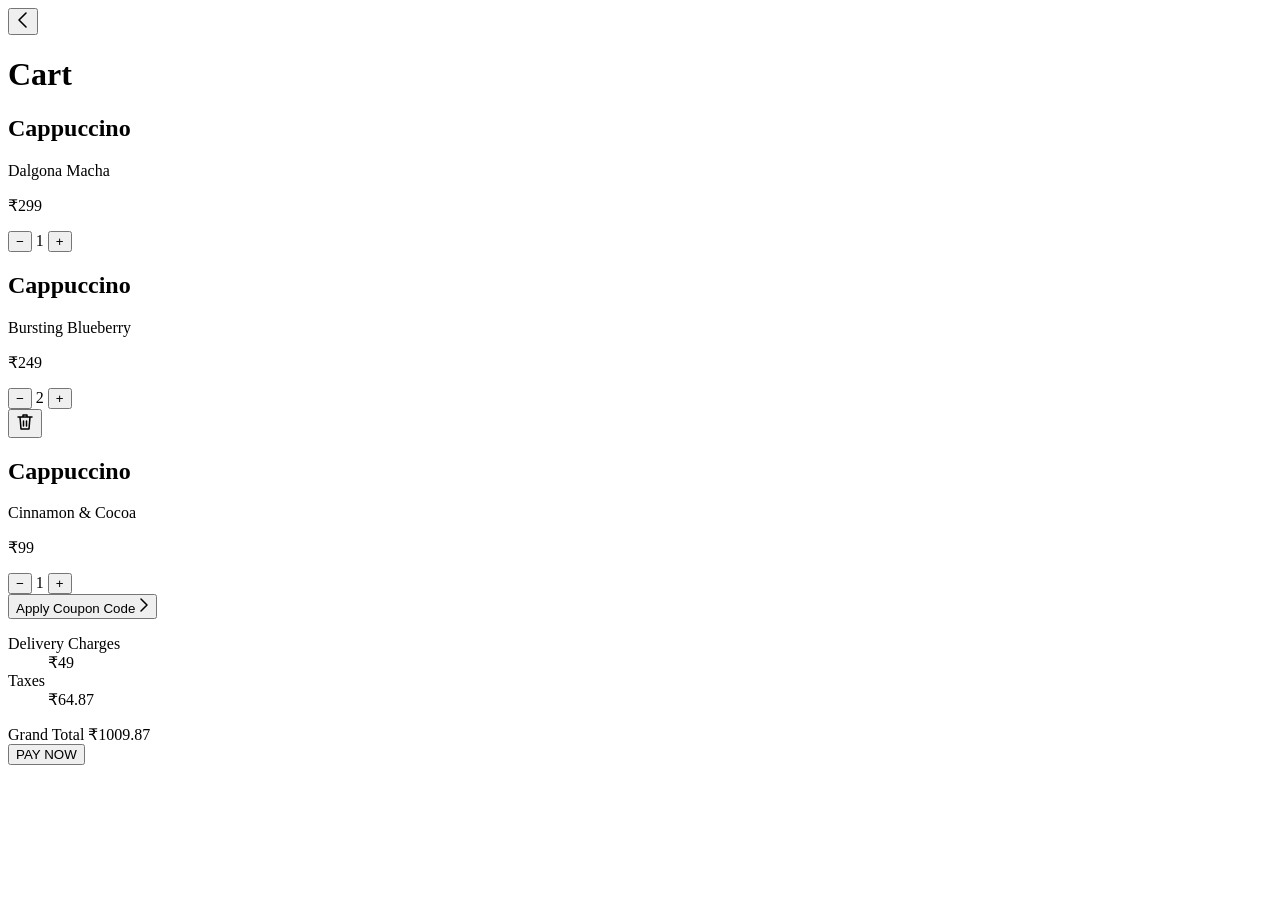
==== index.html @ 76053150 "Add cafe HTML and images" ====
<!DOCTYPE html>
<html lang="en">
<head>
  <meta charset="UTF-8">
  <meta name="viewport" content="width=device-width, initial-scale=1">
  <title>Cart</title>
  <link rel="preconnect" href="https://fonts.googleapis.com">
  <link rel="preconnect" href="https://fonts.gstatic.com" crossorigin>
  <link href="https://fonts.googleapis.com/css2?family=Cormorant+Garamond:wght@500;600&family=Nunito:wght@600;700;800&display=swap" rel="stylesheet">
  <link rel="stylesheet" href="style.css">
</head>
<body>

  <main class="screen">

    <header class="topbar">
      <button class="back" aria-label="Go back">
        <svg width="14" height="18" viewBox="0 0 14 18" fill="none" stroke="currentColor" stroke-width="1.6" stroke-linecap="round" stroke-linejoin="round">
          <path d="M10 2 3 9l7 7"/>
        </svg>
      </button>
      <h1 class="title">Cart</h1>
    </header>

    <section class="items">

      <!-- Item 1 -->
      <article class="item">
        <div class="thumb thumb--matcha"></div>
        <div class="info">
          <h2 class="name">Cappuccino</h2>
          <p class="flavour">Dalgona Macha</p>
          <p class="price">₹299</p>
        </div>
        <div class="qty">
          <button class="qty-btn" aria-label="Decrease quantity">−</button>
          <span class="qty-num">1</span>
          <button class="qty-btn" aria-label="Increase quantity">+</button>
        </div>
      </article>

      <!-- Item 2 (swiped to reveal delete) -->
      <div class="swipe-row">
        <article class="item item--swiped">
          <div class="thumb thumb--blueberry"></div>
          <div class="info">
            <h2 class="name">Cappuccino</h2>
            <p class="flavour">Bursting Blueberry</p>
            <p class="price">₹249</p>
          </div>
          <div class="qty">
            <button class="qty-btn" aria-label="Decrease quantity">−</button>
            <span class="qty-num">2</span>
            <button class="qty-btn" aria-label="Increase quantity">+</button>
          </div>
        </article>
        <button class="delete" aria-label="Remove item">
          <svg width="18" height="20" viewBox="0 0 18 20" fill="none" stroke="currentColor" stroke-width="1.5" stroke-linecap="round" stroke-linejoin="round">
            <path d="M2 5h14M7 5V3h4v2M4 5l1 12h8l1-12M7.5 9v5M10.5 9v5"/>
          </svg>
        </button>
      </div>

      
      <article class="item">
        <div class="thumb thumb--cocoa"></div>
        <div class="info">
          <h2 class="name">Cappuccino</h2>
          <p class="flavour">Cinnamon &amp; Cocoa</p>
          <p class="price">₹99</p>
        </div>
        <div class="qty">
          <button class="qty-btn" aria-label="Decrease quantity">−</button>
          <span class="qty-num">1</span>
          <button class="qty-btn" aria-label="Increase quantity">+</button>
        </div>
      </article>

    </section>

    <section class="summary">

      <button class="coupon">
        <span>Apply Coupon Code</span>
        <svg width="10" height="16" viewBox="0 0 10 16" fill="none" stroke="currentColor" stroke-width="1.5" stroke-linecap="round" stroke-linejoin="round">
          <path d="m2 2 6 6-6 6"/>
        </svg>
      </button>

      <dl class="charges">
        <div class="row">
          <dt>Delivery Charges</dt>
          <dd>₹49</dd>
        </div>
        <div class="row">
          <dt>Taxes</dt>
          <dd>₹64.87</dd>
        </div>
      </dl>

      <div class="total">
        <span class="total-label">Grand Total</span>
        <span class="total-amount">₹1009.87</span>
      </div>

      <button class="pay">PAY NOW</button>

    </section>

  </main>

</body>
</html>
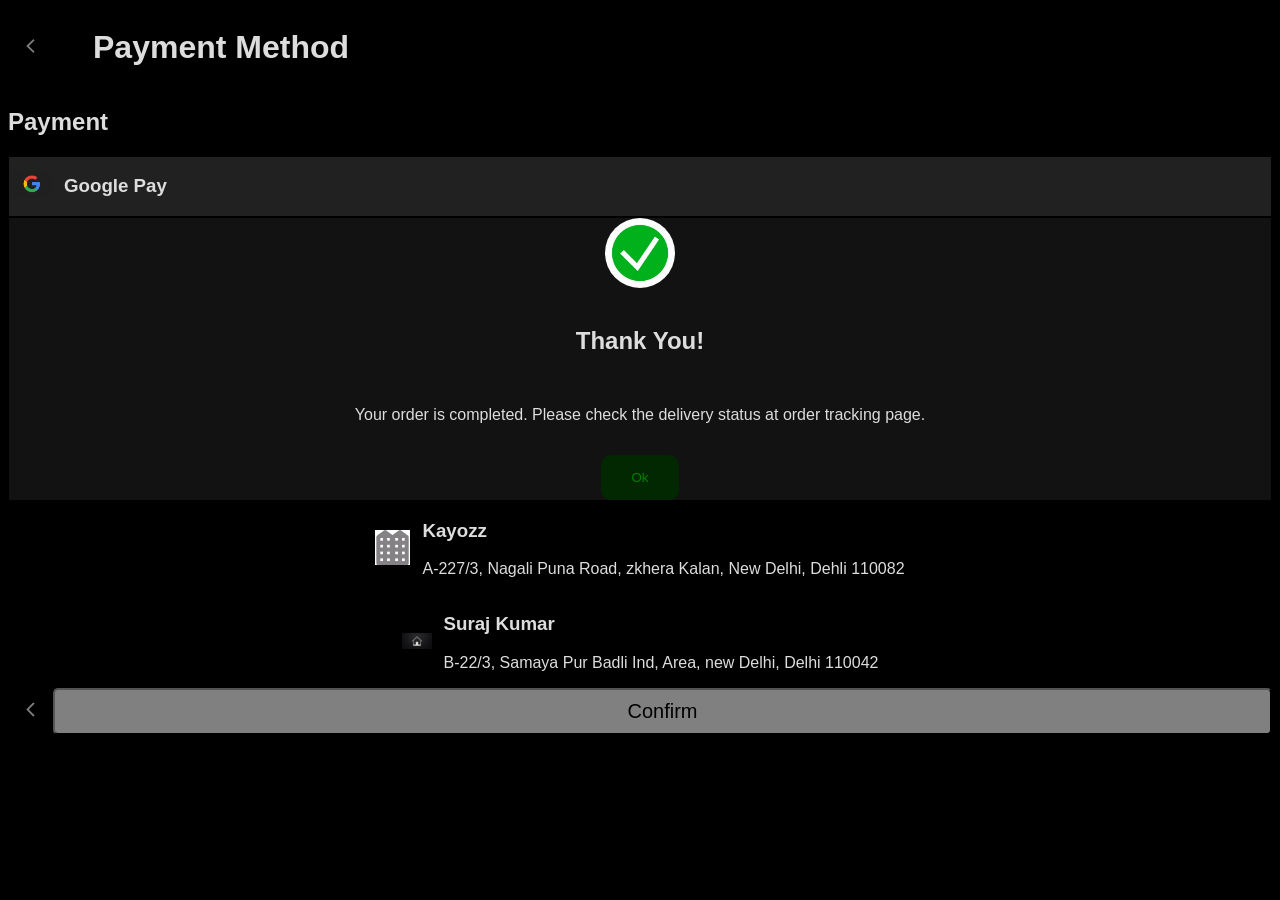
==== commit 333987c7: "Payment Page Structure" ====
--- a/index.html
+++ b/index.html
@@ -1,113 +1,52 @@
 <!DOCTYPE html>
 <html lang="en">
 <head>
-  <meta charset="UTF-8">
-  <meta name="viewport" content="width=device-width, initial-scale=1">
-  <title>Cart</title>
-  <link rel="preconnect" href="https://fonts.googleapis.com">
-  <link rel="preconnect" href="https://fonts.gstatic.com" crossorigin>
-  <link href="https://fonts.googleapis.com/css2?family=Cormorant+Garamond:wght@500;600&family=Nunito:wght@600;700;800&display=swap" rel="stylesheet">
-  <link rel="stylesheet" href="style.css">
+    <meta charset="UTF-8">
+    <meta name="viewport" content="width=device-width, initial-scale=1.0">
+    <title>PaymentPage</title>
+    <link rel="stylesheet" href="style.css">
 </head>
 <body>
 
-  <main class="screen">
-
-    <header class="topbar">
-      <button class="back" aria-label="Go back">
-        <svg width="14" height="18" viewBox="0 0 14 18" fill="none" stroke="currentColor" stroke-width="1.6" stroke-linecap="round" stroke-linejoin="round">
-          <path d="M10 2 3 9l7 7"/>
-        </svg>
-      </button>
-      <h1 class="title">Cart</h1>
-    </header>
-
-    <section class="items">
-
-      <!-- Item 1 -->
-      <article class="item">
-        <div class="thumb thumb--matcha"></div>
-        <div class="info">
-          <h2 class="name">Cappuccino</h2>
-          <p class="flavour">Dalgona Macha</p>
-          <p class="price">₹299</p>
+    <div class="conatiner">
+        <div class="heading">
+            <a href=""><img src="backIcon.jpg" alt="backicon" height="30px" width="45px"></a>
+            <h1>Payment Method</h1>
         </div>
-        <div class="qty">
-          <button class="qty-btn" aria-label="Decrease quantity">−</button>
-          <span class="qty-num">1</span>
-          <button class="qty-btn" aria-label="Increase quantity">+</button>
+        <div class="h2container">
+            <h2>Payment</h2>
         </div>
-      </article>
-
-      <!-- Item 2 (swiped to reveal delete) -->
-      <div class="swipe-row">
-        <article class="item item--swiped">
-          <div class="thumb thumb--blueberry"></div>
-          <div class="info">
-            <h2 class="name">Cappuccino</h2>
-            <p class="flavour">Bursting Blueberry</p>
-            <p class="price">₹249</p>
-          </div>
-          <div class="qty">
-            <button class="qty-btn" aria-label="Decrease quantity">−</button>
-            <span class="qty-num">2</span>
-            <button class="qty-btn" aria-label="Increase quantity">+</button>
-          </div>
-        </article>
-        <button class="delete" aria-label="Remove item">
-          <svg width="18" height="20" viewBox="0 0 18 20" fill="none" stroke="currentColor" stroke-width="1.5" stroke-linecap="round" stroke-linejoin="round">
-            <path d="M2 5h14M7 5V3h4v2M4 5l1 12h8l1-12M7.5 9v5M10.5 9v5"/>
-          </svg>
-        </button>
-      </div>
-
-      
-      <article class="item">
-        <div class="thumb thumb--cocoa"></div>
-        <div class="info">
-          <h2 class="name">Cappuccino</h2>
-          <p class="flavour">Cinnamon &amp; Cocoa</p>
-          <p class="price">₹99</p>
+        <div class="googlePay">
+            <a href="index.html"><img src="googleIcon.jpg" alt="google icon" height="30px" width="45px"></a>
+            <h3>Google Pay</h3>
         </div>
-        <div class="qty">
-          <button class="qty-btn" aria-label="Decrease quantity">−</button>
-          <span class="qty-num">1</span>
-          <button class="qty-btn" aria-label="Increase quantity">+</button>
+        <div class="confirmation">
+            <a href="index.html"><img src="tickIcon.webp" alt="" height="80px" width="70px"></a>  
+            <h2>Thank You!</h2>
+            <p>Your order is completed. Please check the delivery status at order tracking page.</p>
+            <button>Ok</button>       
         </div>
-      </article>
-
-    </section>
-
-    <section class="summary">
-
-      <button class="coupon">
-        <span>Apply Coupon Code</span>
-        <svg width="10" height="16" viewBox="0 0 10 16" fill="none" stroke="currentColor" stroke-width="1.5" stroke-linecap="round" stroke-linejoin="round">
-          <path d="m2 2 6 6-6 6"/>
-        </svg>
-      </button>
-
-      <dl class="charges">
-        <div class="row">
-          <dt>Delivery Charges</dt>
-          <dd>₹49</dd>
+        <div class="address">
+            <div class="adress-item">
+                <img src="flatsIcon.webp" alt="flatsIcon" height="46px" width="35px">
+                <div class="textContainer">
+                    <h3>Kayozz</h3>
+                    <p>A-227/3, Nagali Puna Road, zkhera Kalan, New Delhi, Dehli 110082</p>
+                </div>
+            </div>
+            <div class="adress-item">
+                <img src="homeIcon.jpg" alt="homeIcon" height="50px" width="30px">
+                <div class="textContainer">
+                    <h3>Suraj Kumar</h3>
+                    <p>B-22/3, Samaya Pur Badli Ind, Area, new Delhi, Delhi 110042</p>
+                </div>
+            </div>            
         </div>
-        <div class="row">
-          <dt>Taxes</dt>
-          <dd>₹64.87</dd>
+        <div class="comfirm-bar">
+            <a href=""><img src="backIcon.jpg" alt="backicon" height="30px" width="45px"></a>
+            <button>Confirm</button>
         </div>
-      </dl>
-
-      <div class="total">
-        <span class="total-label">Grand Total</span>
-        <span class="total-amount">₹1009.87</span>
-      </div>
-
-      <button class="pay">PAY NOW</button>
-
-    </section>
-
-  </main>
-
+    </div>
+    
 </body>
-</html>
+</html>
--- a/style.css
+++ b/style.css
@@ -0,0 +1,81 @@
+*{
+    height: fit-content;
+}
+body{
+    background-color: black;
+    color: rgb(222, 221, 221);
+    font-family: 'Segoe UI', Tahoma, Geneva, Verdana, sans-serif;
+}
+.heading{
+    display: flex;
+    align-items: center;
+    gap: 40px;
+}
+.heading img{
+
+    border-radius: 45px;
+}
+.h2container{
+    margin-top: 0;
+}
+.googlePay{
+    display: flex;
+    align-items: center;
+    gap: 10px;
+    border: 1px solid black;
+    background-color: rgb(34, 33, 33);
+}
+.confirmation{
+    display: flex;
+    flex-direction: column;
+    align-items: center;
+    text-align: center;
+    gap: 15px;
+    border: 1px solid black;
+    background-color: rgb(18, 18, 18);
+}
+.confirmation img{
+    border-radius: 45px;
+}
+.confirmation button{
+    padding-top: 15px;
+    padding-bottom: 15px;
+    padding-left: 30px;
+    padding-right: 30px;
+    background-color: rgb(1, 40, 1);
+    color: green;
+    border: none;
+    border-radius: 10px;
+}
+.adress-item img{
+    top: 0;
+    margin-top: 0;
+}
+.adress-item{
+    display: flex;
+    justify-content: center;
+    align-items: center;
+    gap: 12px;
+}
+.textContainer{
+    
+}
+.comfirm-bar{
+    display: flex;
+    align-items: center;
+}
+.comfirm-bar img{
+
+}
+.comfirm-bar button{
+    padding-top: 10px;
+    padding-bottom: 10px;
+    padding-left: 35px;
+    padding-right: 35px;
+
+    width: 100%;
+    font-size: 20px;
+    background-color: gray;
+    border-radius: 5px;
+
+}
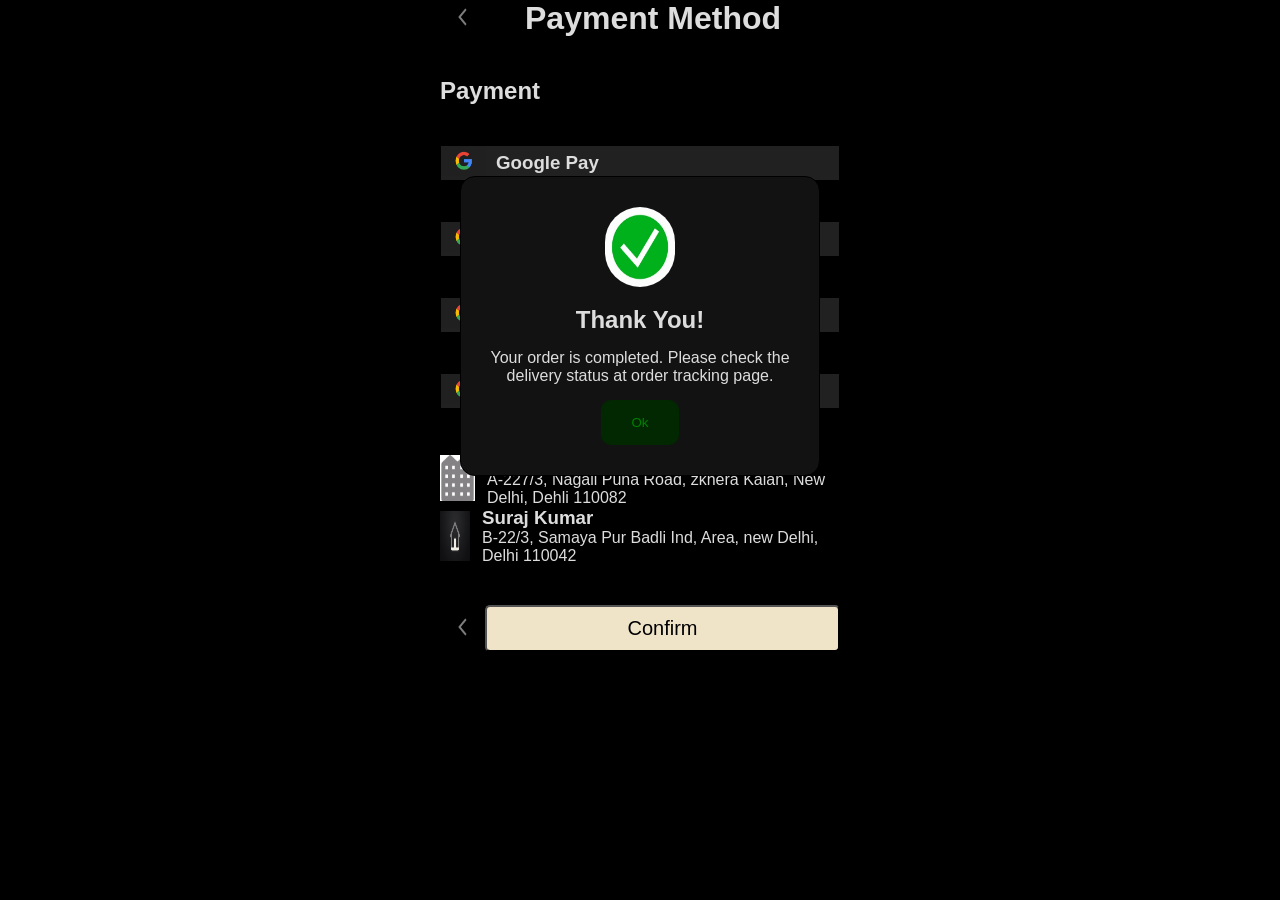
==== commit fc940b92: "Changes - positioning of confirmation z-index added - changed class word conatiner to container" ====
--- a/index.html
+++ b/index.html
@@ -8,7 +8,7 @@
 </head>
 <body>
 
-    <div class="conatiner">
+    <div class="container">
         <div class="heading">
             <a href=""><img src="backIcon.jpg" alt="backicon" height="30px" width="45px"></a>
             <h1>Payment Method</h1>
@@ -16,6 +16,21 @@
         <div class="h2container">
             <h2>Payment</h2>
         </div>
+        <div class="googlePay">
+            <a href="index.html"><img src="googleIcon.jpg" alt="google icon" height="30px" width="45px"></a>
+            <h3>Google Pay</h3>
+        </div>
+
+        <div class="googlePay">
+            <a href="index.html"><img src="googleIcon.jpg" alt="google icon" height="30px" width="45px"></a>
+            <h3>Google Pay</h3>
+        </div>
+
+        <div class="googlePay">
+            <a href="index.html"><img src="googleIcon.jpg" alt="google icon" height="30px" width="45px"></a>
+            <h3>Google Pay</h3>
+        </div>
+
         <div class="googlePay">
             <a href="index.html"><img src="googleIcon.jpg" alt="google icon" height="30px" width="45px"></a>
             <h3>Google Pay</h3>
@@ -44,7 +59,7 @@
         </div>
         <div class="comfirm-bar">
             <a href=""><img src="backIcon.jpg" alt="backicon" height="30px" width="45px"></a>
-            <button>Confirm</button>
+            <button class=confirm>Confirm</button>
         </div>
     </div>
     
--- a/style.css
+++ b/style.css
@@ -1,10 +1,24 @@
 *{
-    height: fit-content;
+   margin: 0;
+   padding: 0;
+   box-sizing: border-box;
 }
 body{
     background-color: black;
     color: rgb(222, 221, 221);
     font-family: 'Segoe UI', Tahoma, Geneva, Verdana, sans-serif;
+}
+
+.container{
+    display: flex;
+    flex-direction: column;
+    gap: 40px;
+    width: 100%;
+    max-width:400px;
+    margin: 0 auto;
+
+    position: relative;
+
 }
 .heading{
     display: flex;
@@ -24,6 +38,7 @@
     gap: 10px;
     border: 1px solid black;
     background-color: rgb(34, 33, 33);
+    position: relative;
 }
 .confirmation{
     display: flex;
@@ -33,6 +48,16 @@
     gap: 15px;
     border: 1px solid black;
     background-color: rgb(18, 18, 18);
+    padding: 30px 20px;
+    border-radius: 15px;
+
+
+    position: absolute;
+    top: 50%;
+    left: 50%;
+    transform: translate(-50%, -50%);
+    width: 90%;
+    z-index: 10;
 }
 .confirmation img{
     border-radius: 45px;
@@ -75,7 +100,9 @@
 
     width: 100%;
     font-size: 20px;
-    background-color: gray;
+    background-color: #EFE3C8;
     border-radius: 5px;
 
+   
+
 }
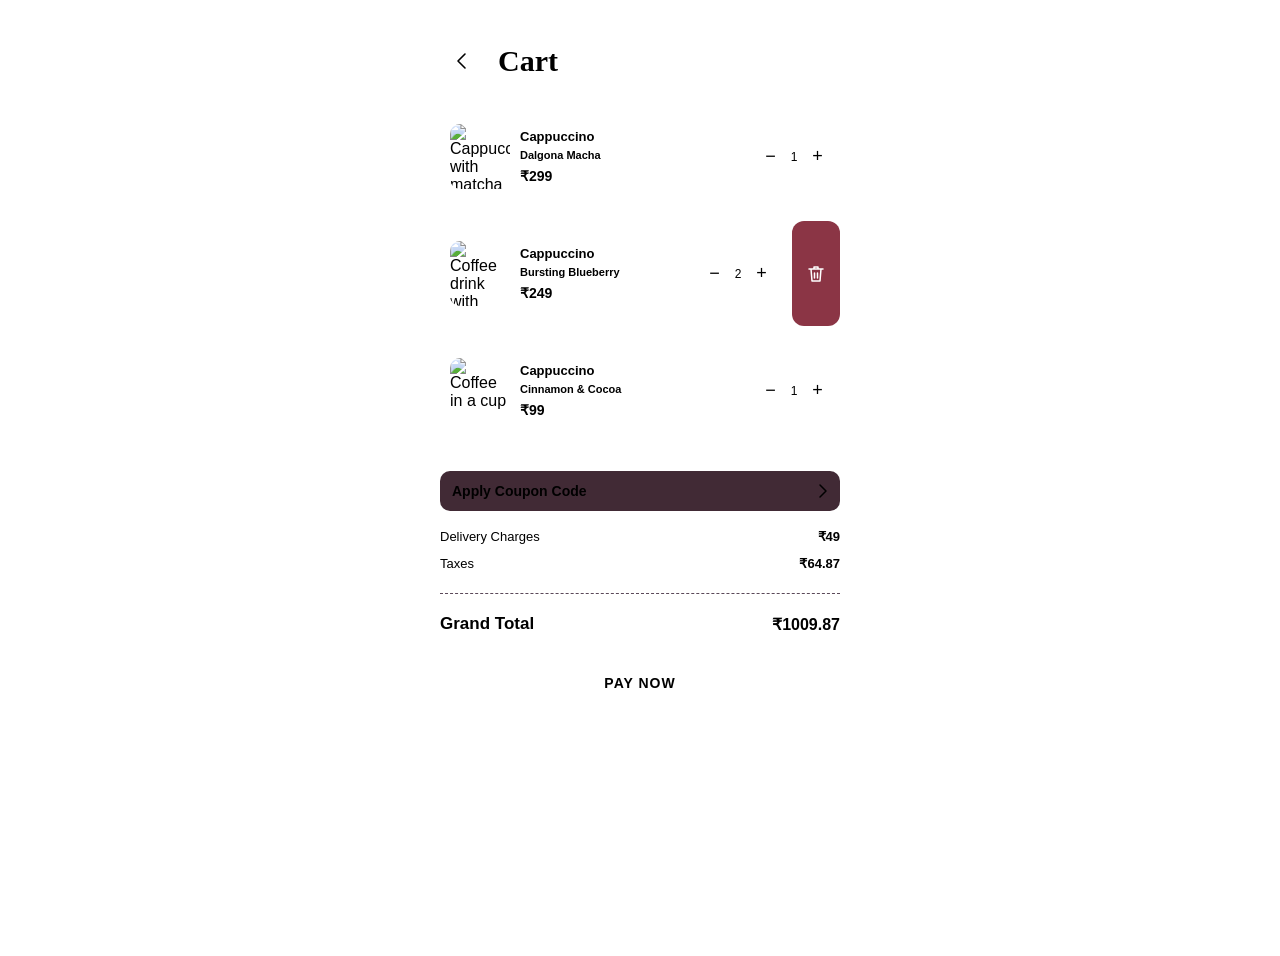
==== commit ea6f7765: "added images" ====
--- a/index.html
+++ b/index.html
@@ -1,67 +1,140 @@
-<!DOCTYPE html>
+<!doctype html>
 <html lang="en">
-<head>
-    <meta charset="UTF-8">
-    <meta name="viewport" content="width=device-width, initial-scale=1.0">
-    <title>PaymentPage</title>
-    <link rel="stylesheet" href="style.css">
-</head>
-<body>
+  <head>
+    <meta charset="UTF-8" />
+    <meta name="viewport" content="width=device-width, initial-scale=1" />
+    <title>Cart</title>
+    <link rel="preconnect" href="https://fonts.googleapis.com" />
+    <link rel="preconnect" href="https://fonts.gstatic.com" crossorigin />
+    <link
+      href="https://fonts.googleapis.com/css2?family=Cormorant+Garamond:wght@500;600&family=Nunito:wght@600;700;800&display=swap"
+      rel="stylesheet"
+    />
+    <link rel="stylesheet" href="style.css" />
+  </head>
+  <body>
+    <main class="screen">
+      <header class="topbar">
+        <button class="back" aria-label="Go back">
+          <svg
+            width="14"
+            height="18"
+            viewBox="0 0 14 18"
+            fill="none"
+            stroke="currentColor"
+            stroke-width="1.6"
+            stroke-linecap="round"
+            stroke-linejoin="round"
+          >
+            <path d="M10 2 3 9l7 7" />
+          </svg>
+        </button>
+        <h1 class="title">Cart</h1>
+      </header>
 
-    <div class="container">
-        <div class="heading">
-            <a href=""><img src="backIcon.jpg" alt="backicon" height="30px" width="45px"></a>
-            <h1>Payment Method</h1>
-        </div>
-        <div class="h2container">
-            <h2>Payment</h2>
-        </div>
-        <div class="googlePay">
-            <a href="index.html"><img src="googleIcon.jpg" alt="google icon" height="30px" width="45px"></a>
-            <h3>Google Pay</h3>
+      <section class="items">
+        <article class="item">
+          <img
+        src="https://images.unsplash.com/photo-1570968915860-54d5c301fa9f?auto=format&fit=crop&w=150&q=80"
+        alt="Cappuccino with matcha">
+          <div class="info">
+            <h2 class="name">Cappuccino</h2>
+            <p class="flavour">Dalgona Macha</p>
+            <p class="price">₹299</p>
+          </div>
+          <div class="qty">
+            <button class="qty-btn" aria-label="Decrease quantity">−</button>
+            <span class="qty-num">1</span>
+            <button class="qty-btn" aria-label="Increase quantity">+</button>
+          </div>
+        </article>
+
+        <div class="swipe-row">
+          <article class="item item--swiped">
+            <img
+        src="https://images.unsplash.com/photo-1461023058943-07fcbe16d735?auto=format&fit=crop&w=150&q=80"
+        alt="Coffee drink with blueberry flavour"
+    >
+            <div class="info">
+              <h2 class="name">Cappuccino</h2>
+              <p class="flavour">Bursting Blueberry</p>
+              <p class="price">₹249</p>
+            </div>
+            <div class="qty">
+              <button class="qty-btn" aria-label="Decrease quantity">−</button>
+              <span class="qty-num">2</span>
+              <button class="qty-btn" aria-label="Increase quantity">+</button>
+            </div>
+          </article>
+          <button class="delete" aria-label="Remove item">
+            <svg
+              width="18"
+              height="20"
+              viewBox="0 0 18 20"
+              fill="none"
+              stroke="currentColor"
+              stroke-width="1.5"
+              stroke-linecap="round"
+              stroke-linejoin="round"
+            >
+              <path d="M2 5h14M7 5V3h4v2M4 5l1 12h8l1-12M7.5 9v5M10.5 9v5" />
+            </svg>
+          </button>
         </div>
 
-        <div class="googlePay">
-            <a href="index.html"><img src="googleIcon.jpg" alt="google icon" height="30px" width="45px"></a>
-            <h3>Google Pay</h3>
+        <article class="item">
+          <img
+        src="https://images.unsplash.com/photo-1509042239860-f550ce710b93?auto=format&fit=crop&w=150&q=80"
+        alt="Coffee in a cup"
+    >
+          <div class="info">
+            <h2 class="name">Cappuccino</h2>
+            <p class="flavour">Cinnamon &amp; Cocoa</p>
+            <p class="price">₹99</p>
+          </div>
+          <div class="qty">
+            <button class="qty-btn" aria-label="Decrease quantity">−</button>
+            <span class="qty-num">1</span>
+            <button class="qty-btn" aria-label="Increase quantity">+</button>
+          </div>
+        </article>
+      </section>
+
+      <section class="summary">
+        <button class="coupon">
+          <span>Apply Coupon Code</span>
+          <svg
+            width="10"
+            height="16"
+            viewBox="0 0 10 16"
+            fill="none"
+            stroke="currentColor"
+            stroke-width="1.5"
+            stroke-linecap="round"
+            stroke-linejoin="round"
+          >
+            <path d="m2 2 6 6-6 6" />
+          </svg>
+        </button>
+
+        <dl class="charges">
+          <div class="row">
+            <dt>Delivery Charges</dt>
+            <dd>₹49</dd>
+          </div>
+          <div class="row">
+            <dt>Taxes</dt>
+            <dd>₹64.87</dd>
+          </div>
+        </dl>
+
+        <div class="total">
+          <span class="total-label">Grand Total</span>
+          <span class="total-amount">₹1009.87</span>
         </div>
 
-        <div class="googlePay">
-            <a href="index.html"><img src="googleIcon.jpg" alt="google icon" height="30px" width="45px"></a>
-            <h3>Google Pay</h3>
-        </div>
-
-        <div class="googlePay">
-            <a href="index.html"><img src="googleIcon.jpg" alt="google icon" height="30px" width="45px"></a>
-            <h3>Google Pay</h3>
-        </div>
-        <div class="confirmation">
-            <a href="index.html"><img src="tickIcon.webp" alt="" height="80px" width="70px"></a>  
-            <h2>Thank You!</h2>
-            <p>Your order is completed. Please check the delivery status at order tracking page.</p>
-            <button>Ok</button>       
-        </div>
-        <div class="address">
-            <div class="adress-item">
-                <img src="flatsIcon.webp" alt="flatsIcon" height="46px" width="35px">
-                <div class="textContainer">
-                    <h3>Kayozz</h3>
-                    <p>A-227/3, Nagali Puna Road, zkhera Kalan, New Delhi, Dehli 110082</p>
-                </div>
-            </div>
-            <div class="adress-item">
-                <img src="homeIcon.jpg" alt="homeIcon" height="50px" width="30px">
-                <div class="textContainer">
-                    <h3>Suraj Kumar</h3>
-                    <p>B-22/3, Samaya Pur Badli Ind, Area, new Delhi, Delhi 110042</p>
-                </div>
-            </div>            
-        </div>
-        <div class="comfirm-bar">
-            <a href=""><img src="backIcon.jpg" alt="backicon" height="30px" width="45px"></a>
-            <button class=confirm>Confirm</button>
-        </div>
-    </div>
-    
-</body>
-</html>+        <button class="pay">PAY NOW</button>
+      </section>
+    </main>
+  </body>
+</html>
--- a/style.css
+++ b/style.css
@@ -1,108 +1,277 @@
-*{
-   margin: 0;
-   padding: 0;
-   box-sizing: border-box;
-}
-body{
-    background-color: black;
-    color: rgb(222, 221, 221);
-    font-family: 'Segoe UI', Tahoma, Geneva, Verdana, sans-serif;
-}
-
-.container{
+.screen {
+    width: 100%;
+    max-width: 400px;
+    min-height: 100vh;
+    margin: 0 auto;
+    padding: 20px 18px;
+    background: var(--background);
+    color: var(--text);
+    font-family: 'Nunito', sans-serif;
+}
+
+.topbar {
+    display: flex;
+    align-items: center;
+    gap: 18px;
+    margin: 15px 4px 25px;
+}
+
+.back {
+    display: flex;
+    align-items: center;
+    justify-content: center;
+    width: 36px;
+    height: 36px;
+    padding: 0;
+    background: var(--card);
+    border: none;
+    border-radius: 50%;
+    color: var(--text);
+    cursor: pointer;
+}
+
+.title {
+    margin: 0;
+    font-family: 'Cormorant Garamond', serif;
+    font-size: 30px;
+    font-weight: 600;
+}
+
+.items {
     display: flex;
     flex-direction: column;
-    gap: 40px;
+    gap: 12px;
+}
+
+.item {
+    display: flex;
+    align-items: center;
+    gap: 10px;
+    min-height: 85px;
+    padding: 10px;
+    background: var(--card);
+    border-radius: 14px;
+}
+
+.thumb {
+    display: none;
+}
+
+.item img {
+    flex-shrink: 0;
+    width: 60px;
+    height: 65px;
+    object-fit: cover;
+    border-radius: 10px;
+}
+
+.info {
+    flex: 1;
+    min-width: 0;
+}
+
+.name {
+    margin: 0 0 5px;
+    font-size: 13px;
+    font-weight: 800;
+}
+
+.flavour {
+    margin: 0 0 7px;
+    color: var(--muted);
+    font-size: 11px;
+    font-weight: 600;
+}
+
+.price {
+    margin: 0;
+    font-size: 14px;
+    font-weight: 800;
+}
+
+.thumb {
+    flex-shrink: 0;
+    width: 60px;
+    height: 65px;
+    border-radius: 10px;
+    background-size: cover;
+    background-position: center;
+}
+
+.thumb--matcha {
+    background-image: url('images/matcha.jpg');
+}
+
+.thumb--blueberry {
+    background-image: url('images/blueberry.jpg');
+}
+
+.thumb--cocoa {
+    background-image: url('images/cocoa.jpg');
+}
+
+.qty {
+    display: flex;
+    align-items: center;
+    gap: 5px;
+}
+
+.qty-btn {
+    display: flex;
+    align-items: center;
+    justify-content: center;
+    width: 25px;
+    height: 27px;
+    padding: 0;
+    background: var(--cream);
+    border: none;
+    border-radius: 7px;
+    color: var(--text);
+    font-family: inherit;
+    font-size: 18px;
+    cursor: pointer;
+}
+
+.qty-num {
+    min-width: 12px;
+    text-align: center;
+    font-size: 12px;
+}
+
+.swipe-row {
+    display: flex;
+    align-items: stretch;
+    gap: 8px;
+}
+
+.item--swiped {
+    flex: 1;
+    min-width: 0;
+}
+
+.delete {
+    display: flex;
+    align-items: center;
+    justify-content: center;
+    width: 48px;
+    flex-shrink: 0;
+    background: #8b3545;
+    border: none;
+    border-radius: 12px;
+    color: white;
+    cursor: pointer;
+}
+
+.summary {
+    margin-top: 10px;
+}
+
+.coupon {
+    display: flex;
+    align-items: center;
+    justify-content: space-between;
     width: 100%;
-    max-width:400px;
-    margin: 0 auto;
-
-    position: relative;
-
-}
-.heading{
-    display: flex;
-    align-items: center;
-    gap: 40px;
-}
-.heading img{
-
-    border-radius: 45px;
-}
-.h2container{
-    margin-top: 0;
-}
-.googlePay{
-    display: flex;
-    align-items: center;
-    gap: 10px;
-    border: 1px solid black;
-    background-color: rgb(34, 33, 33);
-    position: relative;
-}
-.confirmation{
-    display: flex;
-    flex-direction: column;
-    align-items: center;
-    text-align: center;
-    gap: 15px;
-    border: 1px solid black;
-    background-color: rgb(18, 18, 18);
-    padding: 30px 20px;
-    border-radius: 15px;
-
-
-    position: absolute;
-    top: 50%;
-    left: 50%;
-    transform: translate(-50%, -50%);
-    width: 90%;
-    z-index: 10;
-}
-.confirmation img{
-    border-radius: 45px;
-}
-.confirmation button{
-    padding-top: 15px;
-    padding-bottom: 15px;
-    padding-left: 30px;
-    padding-right: 30px;
-    background-color: rgb(1, 40, 1);
-    color: green;
+    margin: 28px 0 18px;
+    padding: 12px;
+    background: #412a35;
+    color: var(--text);
     border: none;
     border-radius: 10px;
-}
-.adress-item img{
-    top: 0;
-    margin-top: 0;
-}
-.adress-item{
-    display: flex;
-    justify-content: center;
-    align-items: center;
-    gap: 12px;
-}
-.textContainer{
-    
-}
-.comfirm-bar{
-    display: flex;
-    align-items: center;
-}
-.comfirm-bar img{
-
-}
-.comfirm-bar button{
-    padding-top: 10px;
-    padding-bottom: 10px;
-    padding-left: 35px;
-    padding-right: 35px;
-
+    font-family: inherit;
+    font-size: 14px;
+    cursor: pointer;
+}
+
+.coupon span {
+    font-size: 14px;
+    font-weight: 700;
+}
+
+.coupon svg {
+    flex-shrink: 0;
+}
+
+.charges {
+    margin: 0;
+}
+
+.row {
+    display: flex;
+    align-items: center;
+    justify-content: space-between;
+    margin: 12px 0;
+    color: var(--muted);
+    font-size: 13px;
+}
+
+.row dt,
+.row dd {
+    margin: 0;
+}
+
+.row dd {
+    color: var(--text);
+    font-weight: 700;
+}
+
+.total {
+    display: flex;
+    align-items: center;
+    justify-content: space-between;
+    margin-top: 22px;
+    padding-top: 20px;
+    border-top: 1px dashed #5b4959;
+}
+
+.total-label {
+    font-size: 17px;
+    font-weight: 800;
+}
+
+.total-amount {
+    font-size: 16px;
+    font-weight: 800;
+}
+
+.pay {
     width: 100%;
-    font-size: 20px;
-    background-color: #EFE3C8;
-    border-radius: 5px;
-
-   
-
-}+    min-height: 48px;
+    margin-top: 25px;
+    padding: 12px;
+    background: var(--cream);
+    color: var(--text);
+    border: none;
+    border-radius: 12px;
+    font-family: 'Nunito', sans-serif;
+    font-size: 14px;
+    font-weight: 800;
+    letter-spacing: 1px;
+    cursor: pointer;
+}
+
+.back:hover,
+.qty-btn:hover,
+.coupon:hover,
+.pay:hover {
+    opacity: 0.85;
+}
+
+@media (max-width: 360px) {
+    .screen {
+        padding: 16px 12px;
+    }
+
+    .item {
+        gap: 7px;
+        padding: 8px;
+    }
+
+    .thumb {
+        width: 50px;
+        height: 58px;
+    }
+
+    .qty {
+        gap: 3px;
+    }
+}
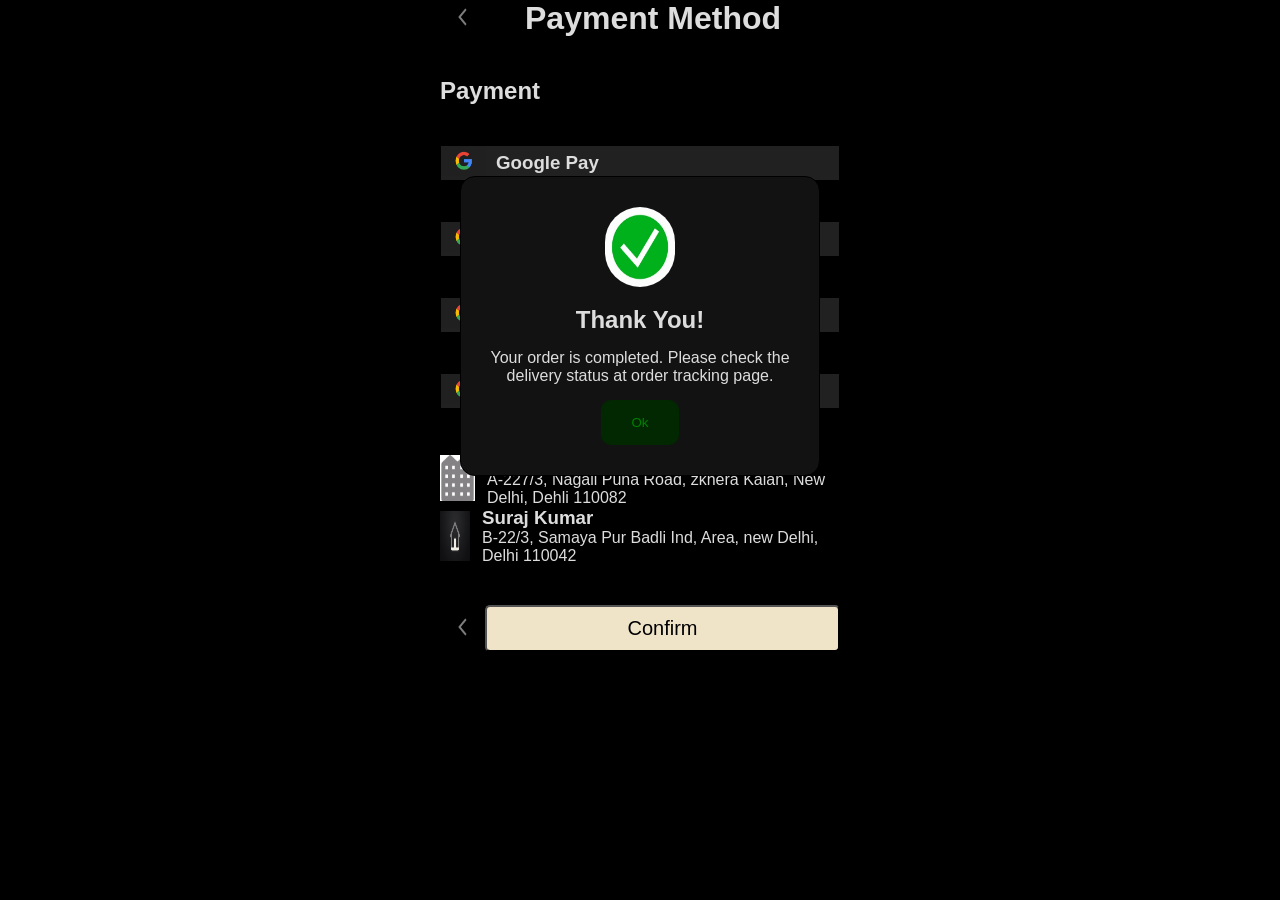
==== commit f7f930ca: "Merge pull request #2 from Meccer-InterEd/Thamsanqa Changes  - positioning of confirmation z-index a" ====
--- a/index.html
+++ b/index.html
@@ -1,140 +1,67 @@
-<!doctype html>
+<!DOCTYPE html>
 <html lang="en">
-  <head>
-    <meta charset="UTF-8" />
-    <meta name="viewport" content="width=device-width, initial-scale=1" />
-    <title>Cart</title>
-    <link rel="preconnect" href="https://fonts.googleapis.com" />
-    <link rel="preconnect" href="https://fonts.gstatic.com" crossorigin />
-    <link
-      href="https://fonts.googleapis.com/css2?family=Cormorant+Garamond:wght@500;600&family=Nunito:wght@600;700;800&display=swap"
-      rel="stylesheet"
-    />
-    <link rel="stylesheet" href="style.css" />
-  </head>
-  <body>
-    <main class="screen">
-      <header class="topbar">
-        <button class="back" aria-label="Go back">
-          <svg
-            width="14"
-            height="18"
-            viewBox="0 0 14 18"
-            fill="none"
-            stroke="currentColor"
-            stroke-width="1.6"
-            stroke-linecap="round"
-            stroke-linejoin="round"
-          >
-            <path d="M10 2 3 9l7 7" />
-          </svg>
-        </button>
-        <h1 class="title">Cart</h1>
-      </header>
+<head>
+    <meta charset="UTF-8">
+    <meta name="viewport" content="width=device-width, initial-scale=1.0">
+    <title>PaymentPage</title>
+    <link rel="stylesheet" href="style.css">
+</head>
+<body>
 
-      <section class="items">
-        <article class="item">
-          <img
-        src="https://images.unsplash.com/photo-1570968915860-54d5c301fa9f?auto=format&fit=crop&w=150&q=80"
-        alt="Cappuccino with matcha">
-          <div class="info">
-            <h2 class="name">Cappuccino</h2>
-            <p class="flavour">Dalgona Macha</p>
-            <p class="price">₹299</p>
-          </div>
-          <div class="qty">
-            <button class="qty-btn" aria-label="Decrease quantity">−</button>
-            <span class="qty-num">1</span>
-            <button class="qty-btn" aria-label="Increase quantity">+</button>
-          </div>
-        </article>
-
-        <div class="swipe-row">
-          <article class="item item--swiped">
-            <img
-        src="https://images.unsplash.com/photo-1461023058943-07fcbe16d735?auto=format&fit=crop&w=150&q=80"
-        alt="Coffee drink with blueberry flavour"
-    >
-            <div class="info">
-              <h2 class="name">Cappuccino</h2>
-              <p class="flavour">Bursting Blueberry</p>
-              <p class="price">₹249</p>
-            </div>
-            <div class="qty">
-              <button class="qty-btn" aria-label="Decrease quantity">−</button>
-              <span class="qty-num">2</span>
-              <button class="qty-btn" aria-label="Increase quantity">+</button>
-            </div>
-          </article>
-          <button class="delete" aria-label="Remove item">
-            <svg
-              width="18"
-              height="20"
-              viewBox="0 0 18 20"
-              fill="none"
-              stroke="currentColor"
-              stroke-width="1.5"
-              stroke-linecap="round"
-              stroke-linejoin="round"
-            >
-              <path d="M2 5h14M7 5V3h4v2M4 5l1 12h8l1-12M7.5 9v5M10.5 9v5" />
-            </svg>
-          </button>
+    <div class="container">
+        <div class="heading">
+            <a href=""><img src="backIcon.jpg" alt="backicon" height="30px" width="45px"></a>
+            <h1>Payment Method</h1>
+        </div>
+        <div class="h2container">
+            <h2>Payment</h2>
+        </div>
+        <div class="googlePay">
+            <a href="index.html"><img src="googleIcon.jpg" alt="google icon" height="30px" width="45px"></a>
+            <h3>Google Pay</h3>
         </div>
 
-        <article class="item">
-          <img
-        src="https://images.unsplash.com/photo-1509042239860-f550ce710b93?auto=format&fit=crop&w=150&q=80"
-        alt="Coffee in a cup"
-    >
-          <div class="info">
-            <h2 class="name">Cappuccino</h2>
-            <p class="flavour">Cinnamon &amp; Cocoa</p>
-            <p class="price">₹99</p>
-          </div>
-          <div class="qty">
-            <button class="qty-btn" aria-label="Decrease quantity">−</button>
-            <span class="qty-num">1</span>
-            <button class="qty-btn" aria-label="Increase quantity">+</button>
-          </div>
-        </article>
-      </section>
-
-      <section class="summary">
-        <button class="coupon">
-          <span>Apply Coupon Code</span>
-          <svg
-            width="10"
-            height="16"
-            viewBox="0 0 10 16"
-            fill="none"
-            stroke="currentColor"
-            stroke-width="1.5"
-            stroke-linecap="round"
-            stroke-linejoin="round"
-          >
-            <path d="m2 2 6 6-6 6" />
-          </svg>
-        </button>
-
-        <dl class="charges">
-          <div class="row">
-            <dt>Delivery Charges</dt>
-            <dd>₹49</dd>
-          </div>
-          <div class="row">
-            <dt>Taxes</dt>
-            <dd>₹64.87</dd>
-          </div>
-        </dl>
-
-        <div class="total">
-          <span class="total-label">Grand Total</span>
-          <span class="total-amount">₹1009.87</span>
+        <div class="googlePay">
+            <a href="index.html"><img src="googleIcon.jpg" alt="google icon" height="30px" width="45px"></a>
+            <h3>Google Pay</h3>
         </div>
 
-        <button class="pay">PAY NOW</button>
-      </section>
-    </main>
-  </body>
-</html>
+        <div class="googlePay">
+            <a href="index.html"><img src="googleIcon.jpg" alt="google icon" height="30px" width="45px"></a>
+            <h3>Google Pay</h3>
+        </div>
+
+        <div class="googlePay">
+            <a href="index.html"><img src="googleIcon.jpg" alt="google icon" height="30px" width="45px"></a>
+            <h3>Google Pay</h3>
+        </div>
+        <div class="confirmation">
+            <a href="index.html"><img src="tickIcon.webp" alt="" height="80px" width="70px"></a>  
+            <h2>Thank You!</h2>
+            <p>Your order is completed. Please check the delivery status at order tracking page.</p>
+            <button>Ok</button>       
+        </div>
+        <div class="address">
+            <div class="adress-item">
+                <img src="flatsIcon.webp" alt="flatsIcon" height="46px" width="35px">
+                <div class="textContainer">
+                    <h3>Kayozz</h3>
+                    <p>A-227/3, Nagali Puna Road, zkhera Kalan, New Delhi, Dehli 110082</p>
+                </div>
+            </div>
+            <div class="adress-item">
+                <img src="homeIcon.jpg" alt="homeIcon" height="50px" width="30px">
+                <div class="textContainer">
+                    <h3>Suraj Kumar</h3>
+                    <p>B-22/3, Samaya Pur Badli Ind, Area, new Delhi, Delhi 110042</p>
+                </div>
+            </div>            
+        </div>
+        <div class="comfirm-bar">
+            <a href=""><img src="backIcon.jpg" alt="backicon" height="30px" width="45px"></a>
+            <button class=confirm>Confirm</button>
+        </div>
+    </div>
+    
+</body>
+</html>
--- a/style.css
+++ b/style.css
@@ -1,277 +1,108 @@
-.screen {
-    width: 100%;
-    max-width: 400px;
-    min-height: 100vh;
-    margin: 0 auto;
-    padding: 20px 18px;
-    background: var(--background);
-    color: var(--text);
-    font-family: 'Nunito', sans-serif;
+*{
+   margin: 0;
+   padding: 0;
+   box-sizing: border-box;
+}
+body{
+    background-color: black;
+    color: rgb(222, 221, 221);
+    font-family: 'Segoe UI', Tahoma, Geneva, Verdana, sans-serif;
 }
 
-.topbar {
+.container{
+    display: flex;
+    flex-direction: column;
+    gap: 40px;
+    width: 100%;
+    max-width:400px;
+    margin: 0 auto;
+
+    position: relative;
+
+}
+.heading{
     display: flex;
     align-items: center;
-    gap: 18px;
-    margin: 15px 4px 25px;
+    gap: 40px;
 }
+.heading img{
 
-.back {
-    display: flex;
-    align-items: center;
-    justify-content: center;
-    width: 36px;
-    height: 36px;
-    padding: 0;
-    background: var(--card);
-    border: none;
-    border-radius: 50%;
-    color: var(--text);
-    cursor: pointer;
+    border-radius: 45px;
 }
-
-.title {
-    margin: 0;
-    font-family: 'Cormorant Garamond', serif;
-    font-size: 30px;
-    font-weight: 600;
+.h2container{
+    margin-top: 0;
 }
-
-.items {
-    display: flex;
-    flex-direction: column;
-    gap: 12px;
-}
-
-.item {
+.googlePay{
     display: flex;
     align-items: center;
     gap: 10px;
-    min-height: 85px;
-    padding: 10px;
-    background: var(--card);
-    border-radius: 14px;
+    border: 1px solid black;
+    background-color: rgb(34, 33, 33);
+    position: relative;
 }
+.confirmation{
+    display: flex;
+    flex-direction: column;
+    align-items: center;
+    text-align: center;
+    gap: 15px;
+    border: 1px solid black;
+    background-color: rgb(18, 18, 18);
+    padding: 30px 20px;
+    border-radius: 15px;
 
-.thumb {
-    display: none;
+
+    position: absolute;
+    top: 50%;
+    left: 50%;
+    transform: translate(-50%, -50%);
+    width: 90%;
+    z-index: 10;
 }
-
-.item img {
-    flex-shrink: 0;
-    width: 60px;
-    height: 65px;
-    object-fit: cover;
+.confirmation img{
+    border-radius: 45px;
+}
+.confirmation button{
+    padding-top: 15px;
+    padding-bottom: 15px;
+    padding-left: 30px;
+    padding-right: 30px;
+    background-color: rgb(1, 40, 1);
+    color: green;
+    border: none;
     border-radius: 10px;
 }
-
-.info {
-    flex: 1;
-    min-width: 0;
+.adress-item img{
+    top: 0;
+    margin-top: 0;
 }
-
-.name {
-    margin: 0 0 5px;
-    font-size: 13px;
-    font-weight: 800;
+.adress-item{
+    display: flex;
+    justify-content: center;
+    align-items: center;
+    gap: 12px;
 }
-
-.flavour {
-    margin: 0 0 7px;
-    color: var(--muted);
-    font-size: 11px;
-    font-weight: 600;
+.textContainer{
+    
 }
-
-.price {
-    margin: 0;
-    font-size: 14px;
-    font-weight: 800;
-}
-
-.thumb {
-    flex-shrink: 0;
-    width: 60px;
-    height: 65px;
-    border-radius: 10px;
-    background-size: cover;
-    background-position: center;
-}
-
-.thumb--matcha {
-    background-image: url('images/matcha.jpg');
-}
-
-.thumb--blueberry {
-    background-image: url('images/blueberry.jpg');
-}
-
-.thumb--cocoa {
-    background-image: url('images/cocoa.jpg');
-}
-
-.qty {
+.comfirm-bar{
     display: flex;
     align-items: center;
-    gap: 5px;
 }
+.comfirm-bar img{
 
-.qty-btn {
-    display: flex;
-    align-items: center;
-    justify-content: center;
-    width: 25px;
-    height: 27px;
-    padding: 0;
-    background: var(--cream);
-    border: none;
-    border-radius: 7px;
-    color: var(--text);
-    font-family: inherit;
-    font-size: 18px;
-    cursor: pointer;
 }
+.comfirm-bar button{
+    padding-top: 10px;
+    padding-bottom: 10px;
+    padding-left: 35px;
+    padding-right: 35px;
 
-.qty-num {
-    min-width: 12px;
-    text-align: center;
-    font-size: 12px;
-}
+    width: 100%;
+    font-size: 20px;
+    background-color: #EFE3C8;
+    border-radius: 5px;
 
-.swipe-row {
-    display: flex;
-    align-items: stretch;
-    gap: 8px;
-}
+   
 
-.item--swiped {
-    flex: 1;
-    min-width: 0;
-}
-
-.delete {
-    display: flex;
-    align-items: center;
-    justify-content: center;
-    width: 48px;
-    flex-shrink: 0;
-    background: #8b3545;
-    border: none;
-    border-radius: 12px;
-    color: white;
-    cursor: pointer;
-}
-
-.summary {
-    margin-top: 10px;
-}
-
-.coupon {
-    display: flex;
-    align-items: center;
-    justify-content: space-between;
-    width: 100%;
-    margin: 28px 0 18px;
-    padding: 12px;
-    background: #412a35;
-    color: var(--text);
-    border: none;
-    border-radius: 10px;
-    font-family: inherit;
-    font-size: 14px;
-    cursor: pointer;
-}
-
-.coupon span {
-    font-size: 14px;
-    font-weight: 700;
-}
-
-.coupon svg {
-    flex-shrink: 0;
-}
-
-.charges {
-    margin: 0;
-}
-
-.row {
-    display: flex;
-    align-items: center;
-    justify-content: space-between;
-    margin: 12px 0;
-    color: var(--muted);
-    font-size: 13px;
-}
-
-.row dt,
-.row dd {
-    margin: 0;
-}
-
-.row dd {
-    color: var(--text);
-    font-weight: 700;
-}
-
-.total {
-    display: flex;
-    align-items: center;
-    justify-content: space-between;
-    margin-top: 22px;
-    padding-top: 20px;
-    border-top: 1px dashed #5b4959;
-}
-
-.total-label {
-    font-size: 17px;
-    font-weight: 800;
-}
-
-.total-amount {
-    font-size: 16px;
-    font-weight: 800;
-}
-
-.pay {
-    width: 100%;
-    min-height: 48px;
-    margin-top: 25px;
-    padding: 12px;
-    background: var(--cream);
-    color: var(--text);
-    border: none;
-    border-radius: 12px;
-    font-family: 'Nunito', sans-serif;
-    font-size: 14px;
-    font-weight: 800;
-    letter-spacing: 1px;
-    cursor: pointer;
-}
-
-.back:hover,
-.qty-btn:hover,
-.coupon:hover,
-.pay:hover {
-    opacity: 0.85;
-}
-
-@media (max-width: 360px) {
-    .screen {
-        padding: 16px 12px;
-    }
-
-    .item {
-        gap: 7px;
-        padding: 8px;
-    }
-
-    .thumb {
-        width: 50px;
-        height: 58px;
-    }
-
-    .qty {
-        gap: 3px;
-    }
-}
+}
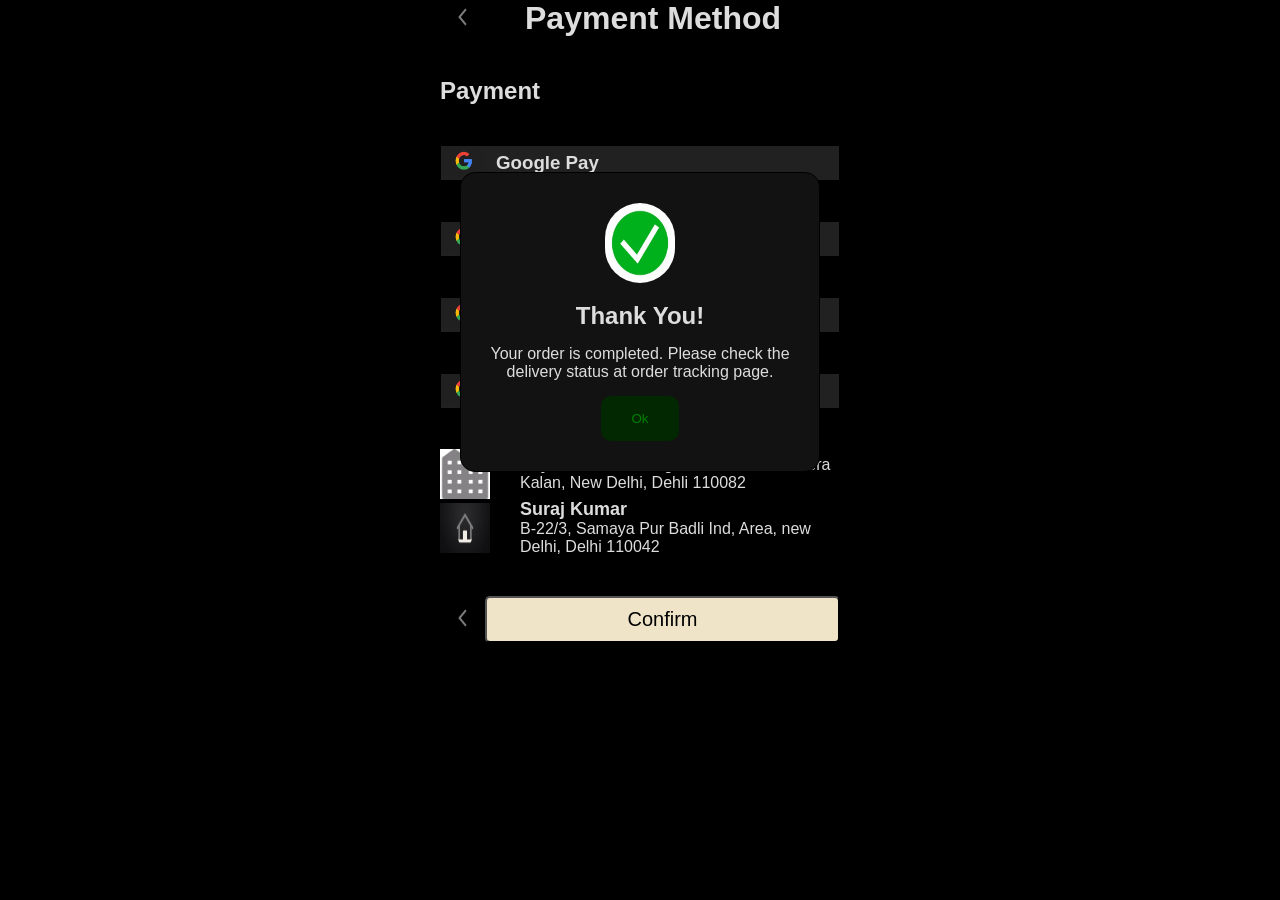
==== commit bd6876ac: "Address Items Changes to address items text weight positioning" ====
--- a/index.html
+++ b/index.html
@@ -43,18 +43,23 @@
         </div>
         <div class="address">
             <div class="adress-item">
-                <img src="flatsIcon.webp" alt="flatsIcon" height="46px" width="35px">
-                <div class="textContainer">
-                    <h3>Kayozz</h3>
-                    <p>A-227/3, Nagali Puna Road, zkhera Kalan, New Delhi, Dehli 110082</p>
-                </div>
+                <img class="home-icon" src="flatsIcon.webp" alt="flatsIcon" height="46px" width="35px">
+                    <div>
+                        <strong>Kayozz</strong>
+                    <span>A-227/3, Nagali Puna Road, zkhera Kalan, New Delhi, Dehli 110082</span>
+
+                    </div>
+                    
+                
             </div>
             <div class="adress-item">
-                <img src="homeIcon.jpg" alt="homeIcon" height="50px" width="30px">
-                <div class="textContainer">
-                    <h3>Suraj Kumar</h3>
-                    <p>B-22/3, Samaya Pur Badli Ind, Area, new Delhi, Delhi 110042</p>
-                </div>
+                <img class="home-icon" src="homeIcon.jpg" alt="homeIcon">
+                    <div class=" textContainer">
+                        <strong>Suraj Kumar</strong>
+                    <span>B-22/3, Samaya Pur Badli Ind, Area, new Delhi, Delhi 110042</span >
+                    </div>
+                    
+            
             </div>            
         </div>
         <div class="comfirm-bar">
--- a/style.css
+++ b/style.css
@@ -78,13 +78,24 @@
 }
 .adress-item{
     display: flex;
+    flex-direction: row;
     justify-content: center;
     align-items: center;
-    gap: 12px;
+    gap: 30px;
 }
+
 .textContainer{
+    display: flex;
+    flex-direction: column;
+    justify-content: center;
     
 }
+
+.textContainer strong{
+    font-weight: 100px;
+    font-size: large;
+}
+
 .comfirm-bar{
     display: flex;
     align-items: center;
@@ -105,4 +116,9 @@
 
    
 
+}
+
+.home-icon{
+    height: 50px;
+    width: 50px;
 }
